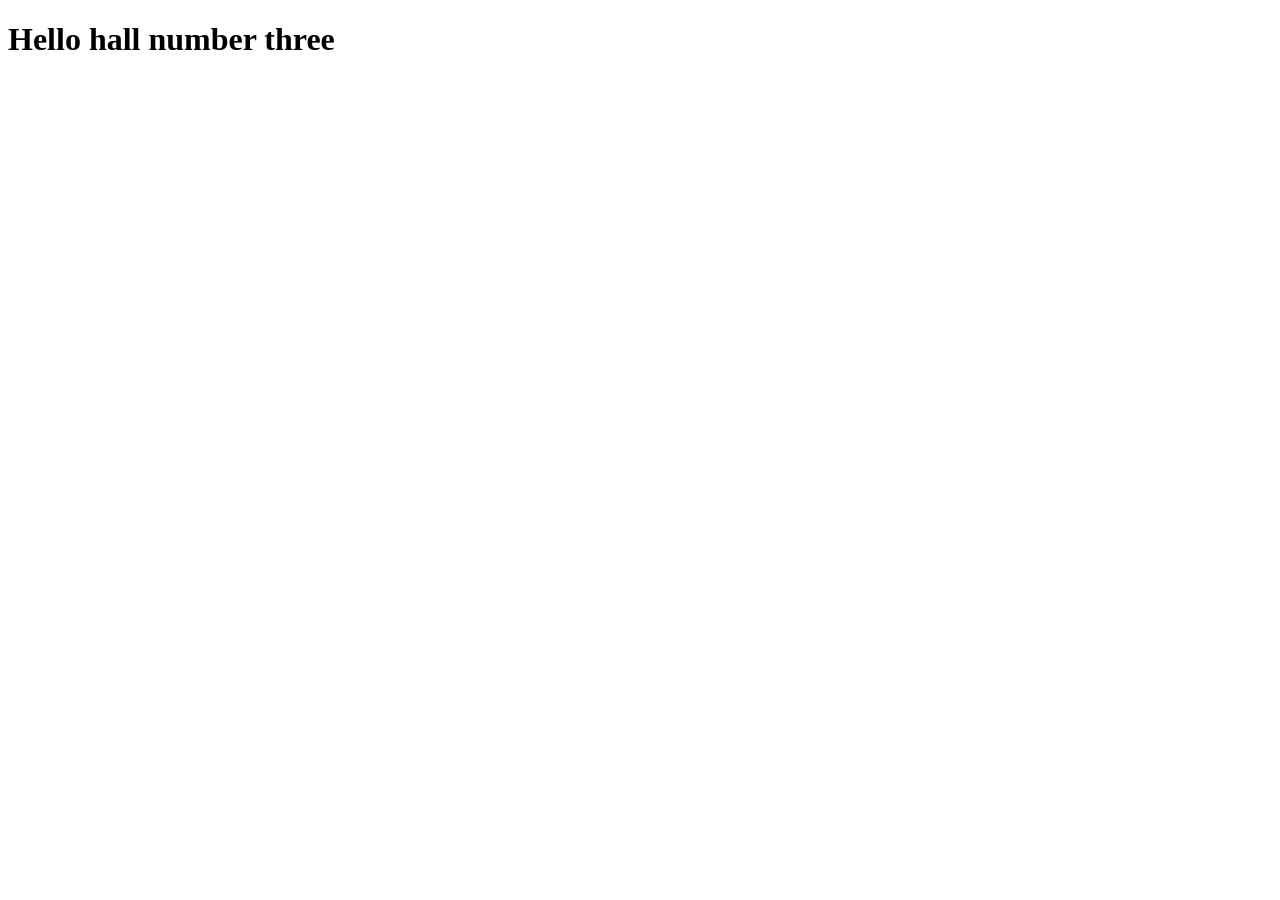
==== index.html @ 721cde34 "This is my initial commit -add basic HTML page" ====
<!DOCTYPE html>
<html lang="en">
<head>
    <meta charset="UTF-8">
    <meta name="viewport" content="width=device-width, initial-scale=1.0">
    <title>Hall 3</title>
</head>
<body>
    <h1>Hello hall number three</h1>
    
</body>
</html>
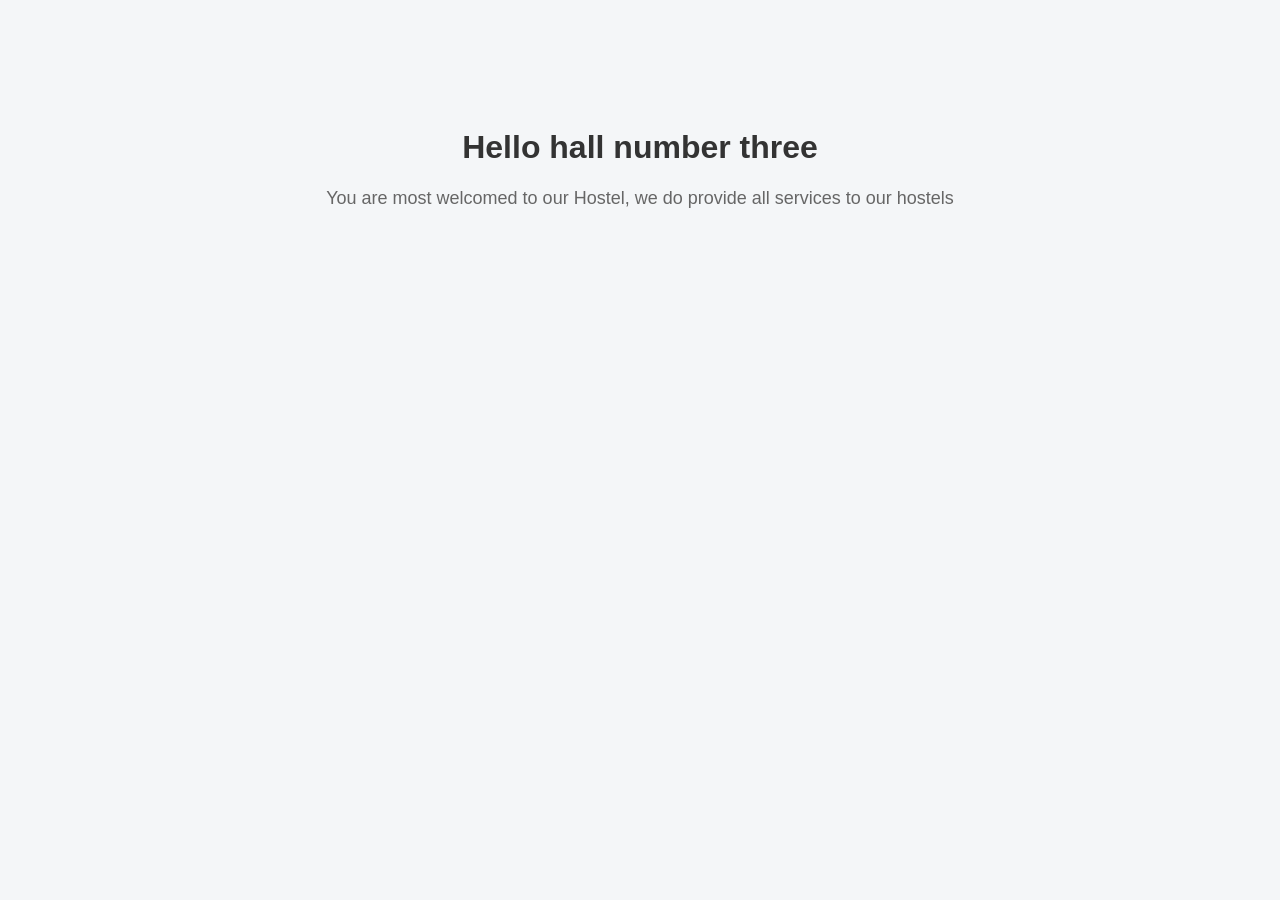
==== commit 444e16c6: "add css styling and README file" ====
--- a/index.html
+++ b/index.html
@@ -4,9 +4,11 @@
     <meta charset="UTF-8">
     <meta name="viewport" content="width=device-width, initial-scale=1.0">
     <title>Hall 3</title>
+    <link rel="stylesheet" href="style.css">
 </head>
 <body>
     <h1>Hello hall number three</h1>
+    <p>You are most welcomed to our Hostel, we do provide all services to our hostels</p>
     
 </body>
 </html>
--- a/style.css
+++ b/style.css
@@ -0,0 +1,15 @@
+body {
+  font-family: Arial, sans-serif;
+  background-color: #f4f6f8;
+  text-align: center;
+  padding-top: 100px;
+}
+
+h1 {
+  color: #333;
+}
+
+p {
+  color: #666;
+  font-size: 18px;
+}
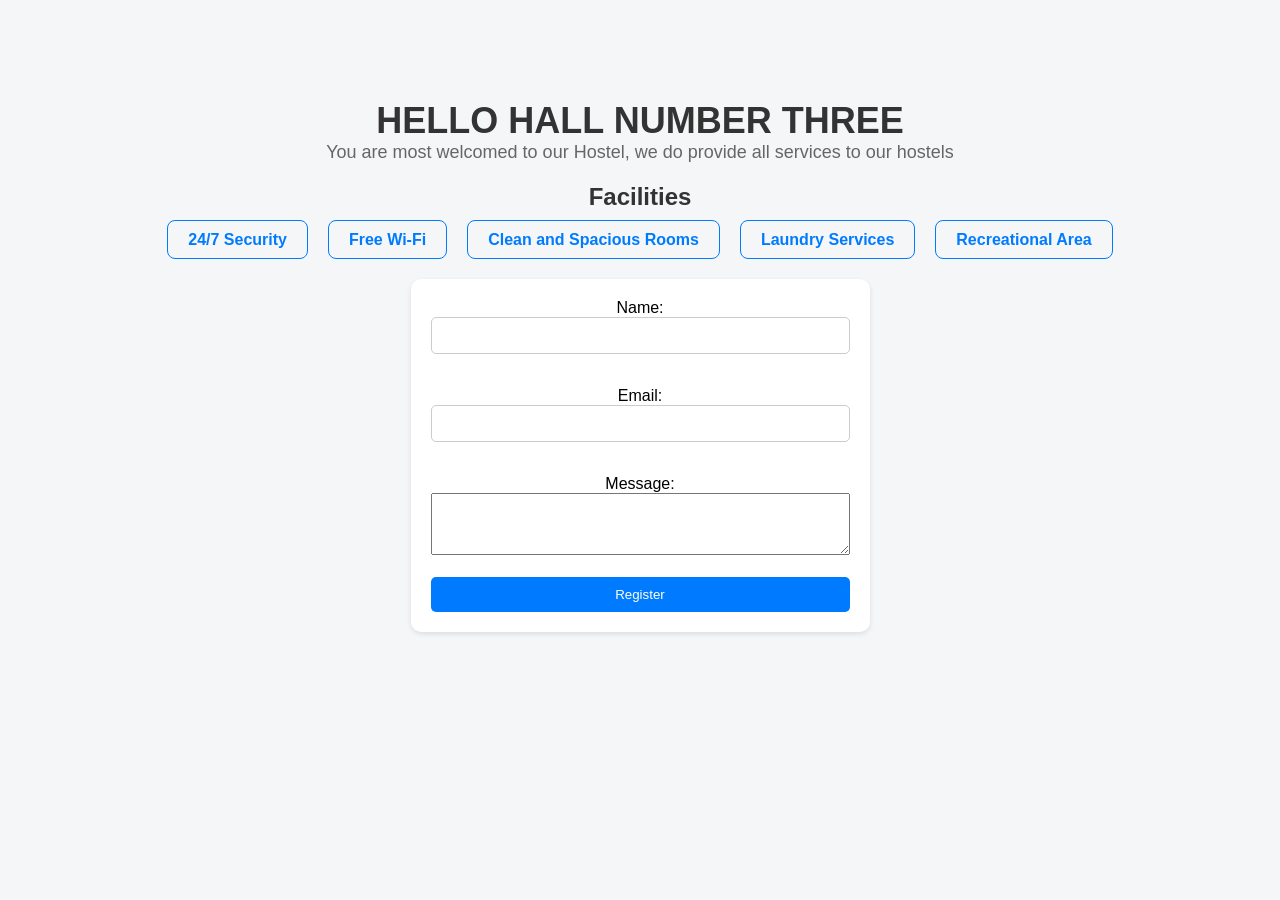
==== commit 74b681b4: "i added some styles to the portfolio page, including a reset for all elements, improved typography f" ====
--- a/index.html
+++ b/index.html
@@ -9,6 +9,29 @@
 <body>
     <h1>Hello hall number three</h1>
     <p>You are most welcomed to our Hostel, we do provide all services to our hostels</p>
-    
+    <div class="fm">
+        <h2 class="h2">Facilities</h2>
+        <ul>
+            <li><a href="#">24/7 Security</a></li>
+            <li><a href="#">Free Wi-Fi</a></li>
+            <li><a href="#">Clean and Spacious Rooms</a></li>
+            <li><a href="#">Laundry Services</a></li>
+            <li><a href="#">Recreational Area</a></li>
+        </ul>
+    </div>
+    <div class="form">
+    <form action="#" method="post">
+        <label for="name">Name:</label>
+        <input type="text" id="name" name="name" required><br><br>
+
+        <label for="email">Email:</label>
+        <input type="email" id="email" name="email" required><br><br>
+
+        <label for="message">Message:</label><br>
+        <textarea id="message" name="message" rows="4" cols="50" required></textarea><br><br>
+
+       <button type="submit" class="btn">Register</button>
+    </form>
+    </div>
 </body>
 </html>
--- a/style.css
+++ b/style.css
@@ -1,3 +1,8 @@
+* {
+  margin: 0;
+  padding: 0;
+  box-sizing: border-box;
+}
 body {
   font-family: Arial, sans-serif;
   background-color: #f4f6f8;
@@ -7,9 +12,94 @@
 
 h1 {
   color: #333;
+  font-size: 36px;
+  text-transform: uppercase;
 }
 
 p {
   color: #666;
   font-size: 18px;
 }
+
+.h2{
+  color: #333;
+  margin-top: 20px;
+  margin-bottom: 20px;
+}
+.fm{
+  color: #007bff;
+  margin-top: 20px;
+
+}
+.fm ul{
+  display: flex;
+  justify-content: center;
+  align-items: center;
+}
+
+.fm ul li{
+  list-style: none;
+margin: 0 10px;
+}
+
+.fm ul li a{
+  text-decoration: none;
+  color: #007bff;
+  font-weight: bold;
+  padding: 10px 20px;
+  border: 1px solid #007bff;
+  border-radius: 8px;
+  transition: background-color 0.3s, color 0.3s;
+}
+.fm ul li a:hover {
+  background-color: #007bff;
+  color: #fff;
+}
+
+.fm ul li a:active {
+  background-color: #0056b3;
+  border-color: #0056b3;
+}
+
+.fm ul li a:focus {
+  outline: none;
+  box-shadow: 0 0 0 3px rgba(0, 123, 255, 0.5);
+}
+
+.form {
+  margin-top: 30px;
+  border: none;
+  padding: 20px;
+  background-color: #fff;
+  border-radius: 10px;
+  box-shadow: 0 2px 5px rgba(0, 0, 0, 0.1);
+  display: inline-block;
+}
+.form input[type="text"],
+.form input[type="email"]{
+  width: 100%;
+  padding: 10px;
+  margin-bottom: 15px;
+  border: 1px solid #ccc;
+  border-radius: 5px;
+}
+.btn{
+  background-color: #007bff;
+  color: #fff;
+  border: none;
+  padding: 10px 20px;
+  border-radius: 5px;
+  cursor: pointer;
+  width: 100%;
+  transition: background-color 0.3s, color 0.3s;
+}
+.btn:hover {
+  background-color: #0056b3;
+}
+.btn:active {
+  background-color: #004085;
+}
+.btn:focus {
+  outline: none;
+  box-shadow: 0 0 0 3px rgba(0, 123, 255, 0.5);
+}
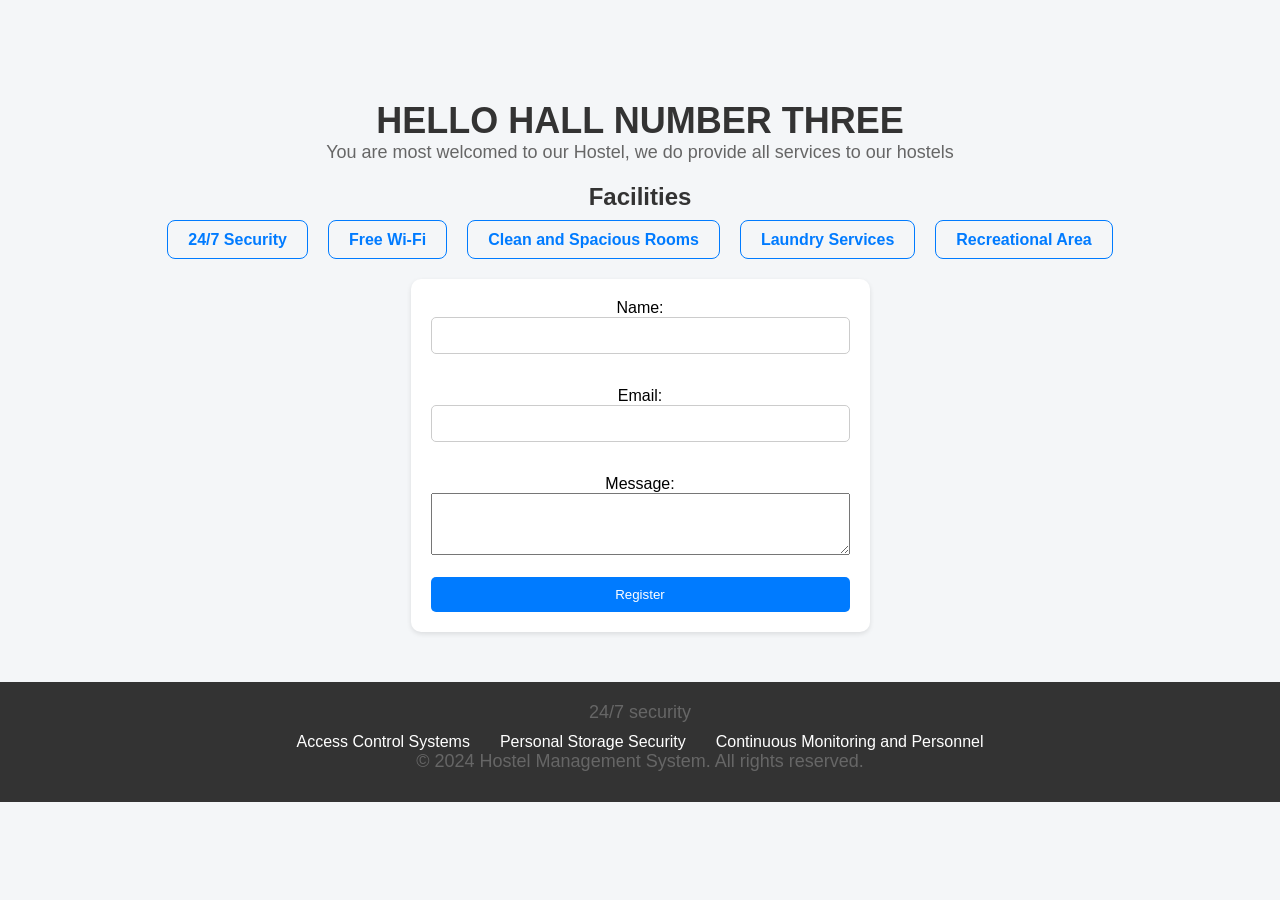
==== commit db5de229: "i have created the 24/7 security.html file and added the content to it. I have also updated the inde" ====
--- a/index.html
+++ b/index.html
@@ -12,7 +12,7 @@
     <div class="fm">
         <h2 class="h2">Facilities</h2>
         <ul>
-            <li><a href="#">24/7 Security</a></li>
+            <li><a href="24/7 security.html">24/7 Security</a></li>
             <li><a href="#">Free Wi-Fi</a></li>
             <li><a href="#">Clean and Spacious Rooms</a></li>
             <li><a href="#">Laundry Services</a></li>
@@ -33,5 +33,15 @@
        <button type="submit" class="btn">Register</button>
     </form>
     </div>
+
+    <footer>
+        <p>24/7 security</p>
+        <ul>
+            <li>Access Control Systems</li>
+            <li>Personal Storage Security</li>
+            <li>Continuous Monitoring and Personnel</li>
+        </ul>
+    <p>&copy; 2024 Hostel Management System. All rights reserved.</p>
+    </footer>
 </body>
 </html>
--- a/style.css
+++ b/style.css
@@ -103,3 +103,23 @@
   outline: none;
   box-shadow: 0 0 0 3px rgba(0, 123, 255, 0.5);
 }
+
+footer {
+  background-color: #333;
+  color: #fff;
+  padding: 20px 0;
+  margin-top: 50px;
+}
+footer p {
+  margin-bottom: 10px;
+}
+
+footer ul {
+  list-style: none;
+  display: flex;
+  justify-content: center;
+  padding: 0;
+}
+footer ul li {
+  margin: 0 15px;
+}
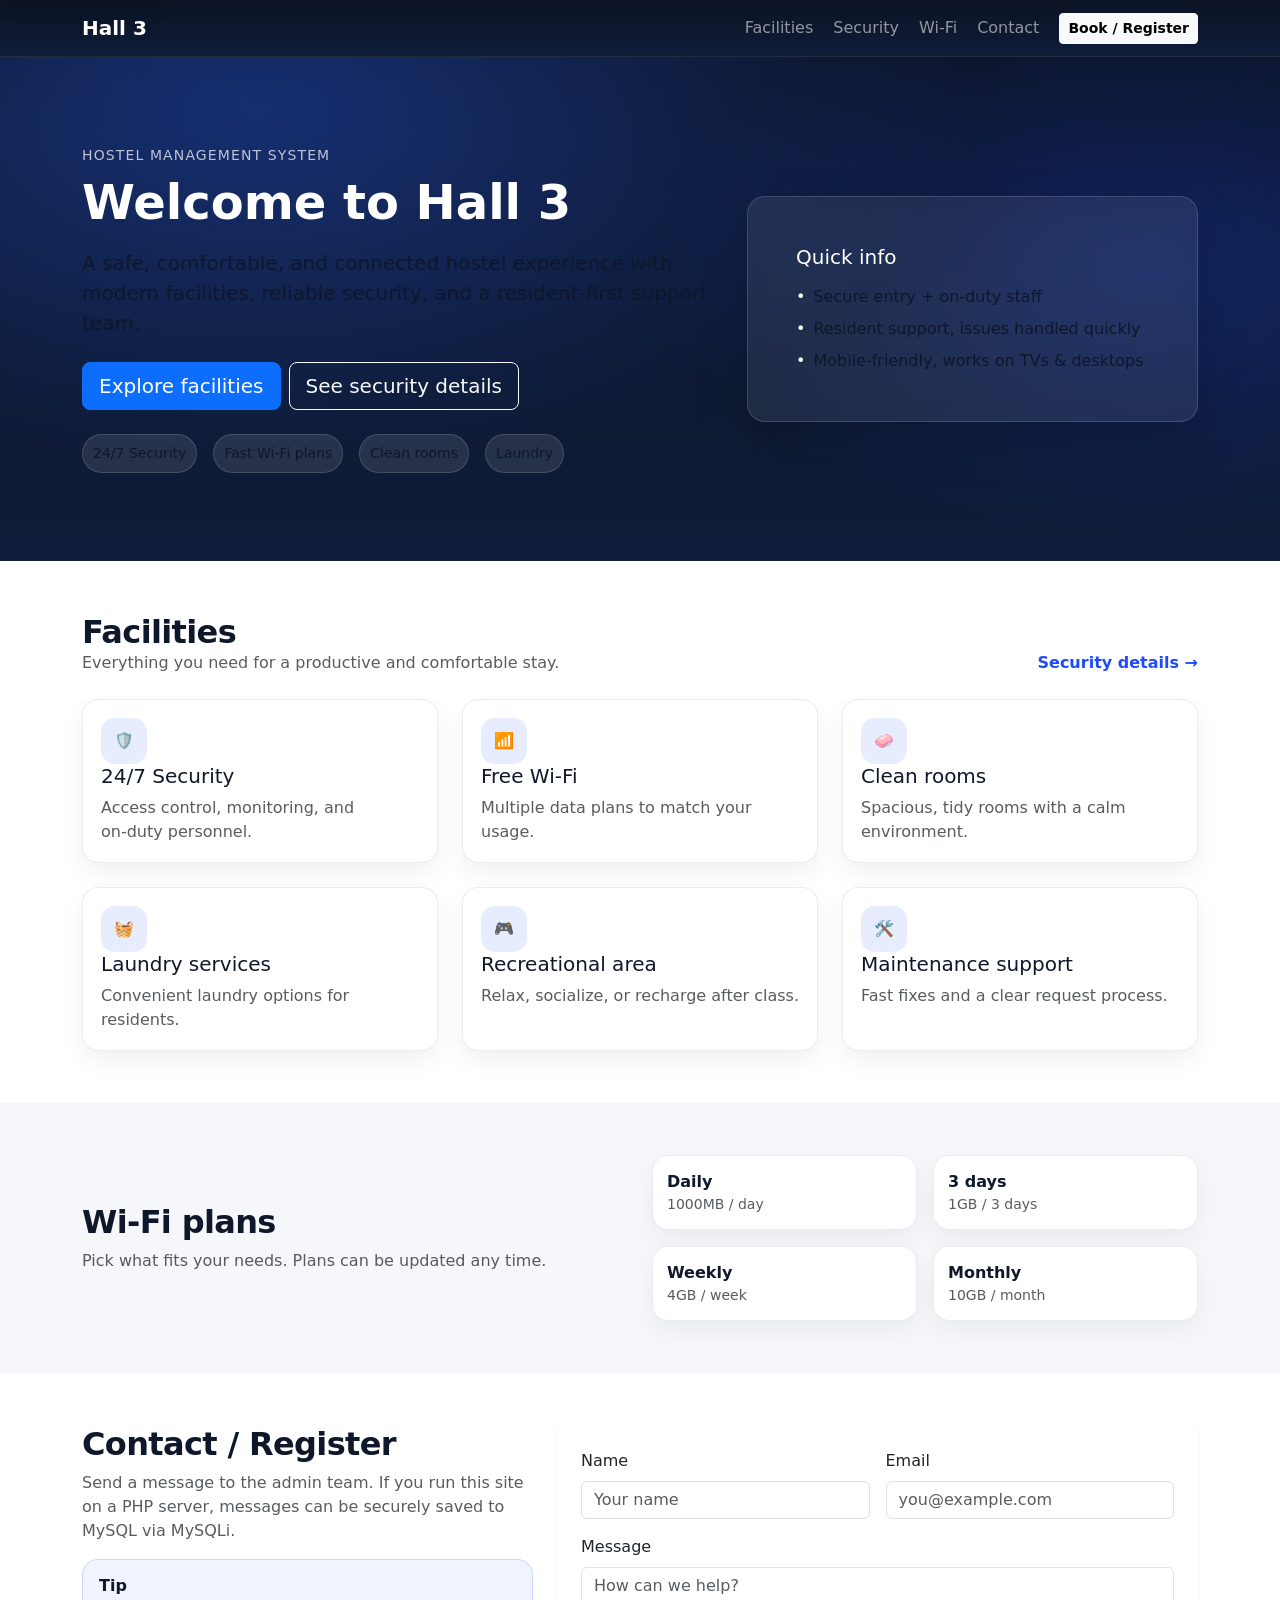
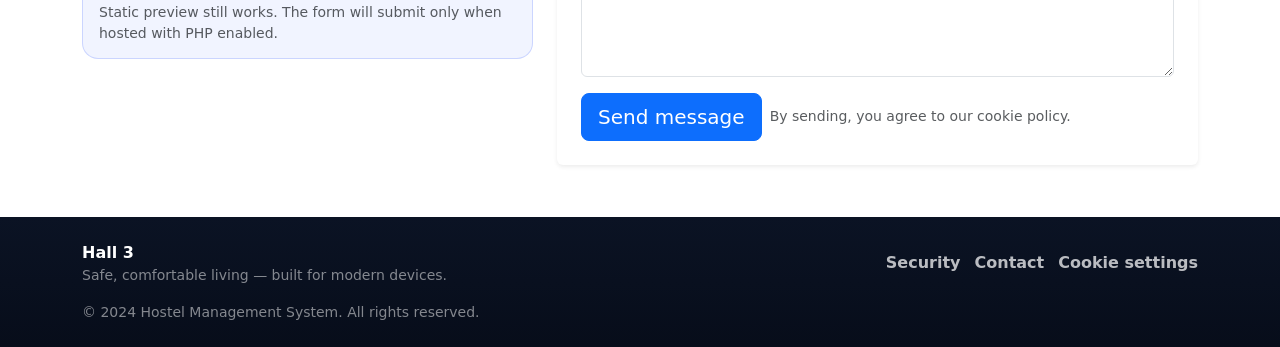
==== commit 21390c04: "Enhance index and security pages with improved layout, navigation, and security features. Added meta" ====
--- a/index.html
+++ b/index.html
@@ -4,44 +4,242 @@
     <meta charset="UTF-8">
     <meta name="viewport" content="width=device-width, initial-scale=1.0">
     <title>Hall 3</title>
+    <meta name="description" content="Hall 3 Hostel — safe, comfortable, and connected living with modern facilities.">
+    <meta name="theme-color" content="#0b1324">
+    <meta name="referrer" content="strict-origin-when-cross-origin">
+    <meta http-equiv="X-Content-Type-Options" content="nosniff">
+    <meta http-equiv="Permissions-Policy" content="geolocation=(), microphone=(), camera=()">
+    <meta http-equiv="Content-Security-Policy" content="default-src 'self'; base-uri 'self'; object-src 'none'; frame-ancestors 'none'; form-action 'self'; img-src 'self' data:; style-src 'self' https://cdn.jsdelivr.net 'unsafe-inline'; script-src 'self' https://cdn.jsdelivr.net; upgrade-insecure-requests">
+
+    <link rel="preconnect" href="https://cdn.jsdelivr.net" crossorigin>
+    <link href="https://cdn.jsdelivr.net/npm/bootstrap@5.3.3/dist/css/bootstrap.min.css" rel="stylesheet" integrity="sha384-QWTKZyjpPEjISv5WaRU9OFeRpok6YctnYmDr5pNlyT2bRjXh0JMhjY6hW+ALEwIH" crossorigin="anonymous">
     <link rel="stylesheet" href="style.css">
 </head>
 <body>
-    <h1>Hello hall number three</h1>
-    <p>You are most welcomed to our Hostel, we do provide all services to our hostels</p>
-    <div class="fm">
-        <h2 class="h2">Facilities</h2>
-        <ul>
-            <li><a href="24/7 security.html">24/7 Security</a></li>
-            <li><a href="#">Free Wi-Fi</a></li>
-            <li><a href="#">Clean and Spacious Rooms</a></li>
-            <li><a href="#">Laundry Services</a></li>
-            <li><a href="#">Recreational Area</a></li>
-        </ul>
+    <a class="skip-link" href="#main">Skip to content</a>
+
+    <nav class="navbar navbar-expand-lg navbar-dark bg-brand sticky-top border-bottom border-white border-opacity-10">
+        <div class="container">
+            <a class="navbar-brand fw-semibold" href="index.html">Hall 3</a>
+            <button class="navbar-toggler" type="button" data-bs-toggle="collapse" data-bs-target="#siteNav" aria-controls="siteNav" aria-expanded="false" aria-label="Toggle navigation">
+                <span class="navbar-toggler-icon"></span>
+            </button>
+            <div class="collapse navbar-collapse" id="siteNav">
+                <ul class="navbar-nav ms-auto align-items-lg-center gap-lg-1">
+                    <li class="nav-item"><a class="nav-link" href="#facilities">Facilities</a></li>
+                    <li class="nav-item"><a class="nav-link" href="security.html">Security</a></li>
+                    <li class="nav-item"><a class="nav-link" href="#wifi">Wi‑Fi</a></li>
+                    <li class="nav-item"><a class="nav-link" href="#contact">Contact</a></li>
+                    <li class="nav-item ms-lg-2">
+                        <a class="btn btn-sm btn-light fw-semibold" href="#contact">Book / Register</a>
+                    </li>
+                </ul>
+            </div>
+        </div>
+    </nav>
+
+    <header class="hero">
+        <div class="container py-5 py-lg-6">
+            <div class="row align-items-center g-4">
+                <div class="col-lg-7">
+                    <p class="text-uppercase text-brand-soft small mb-2">Hostel Management System</p>
+                    <h1 class="display-5 fw-bold text-white mb-3">Welcome to Hall 3</h1>
+                    <p class="lead text-white-75 mb-4">A safe, comfortable, and connected hostel experience with modern facilities, reliable security, and a resident‑first support team.</p>
+                    <div class="d-flex flex-wrap gap-2">
+                        <a class="btn btn-primary btn-lg" href="#facilities">Explore facilities</a>
+                        <a class="btn btn-outline-light btn-lg" href="security.html">See security details</a>
+                    </div>
+                    <div class="mt-4 d-flex flex-wrap gap-3 text-white-75 small">
+                        <span class="pill">24/7 Security</span>
+                        <span class="pill">Fast Wi‑Fi plans</span>
+                        <span class="pill">Clean rooms</span>
+                        <span class="pill">Laundry</span>
+                    </div>
+                </div>
+                <div class="col-lg-5">
+                    <div class="glass-card p-4 p-lg-5">
+                        <h2 class="h5 text-white mb-3">Quick info</h2>
+                        <ul class="list-unstyled mb-0 text-white-75">
+                            <li class="d-flex gap-2 mb-2"><span class="text-white">•</span><span>Secure entry + on‑duty staff</span></li>
+                            <li class="d-flex gap-2 mb-2"><span class="text-white">•</span><span>Resident support, issues handled quickly</span></li>
+                            <li class="d-flex gap-2"><span class="text-white">•</span><span>Mobile‑friendly, works on TVs & desktops</span></li>
+                        </ul>
+                    </div>
+                </div>
+            </div>
+        </div>
+    </header>
+
+    <main id="main" class="content">
+        <section id="facilities" class="section">
+            <div class="container">
+                <div class="d-flex flex-wrap align-items-end justify-content-between gap-2 mb-4">
+                    <div>
+                        <h2 class="section-title">Facilities</h2>
+                        <p class="text-muted mb-0">Everything you need for a productive and comfortable stay.</p>
+                    </div>
+                    <a class="link-brand" href="security.html">Security details →</a>
+                </div>
+
+                <div class="row g-3 g-lg-4">
+                    <div class="col-sm-6 col-lg-4">
+                        <a class="feature-card" href="security.html">
+                            <div class="feature-icon" aria-hidden="true">🛡️</div>
+                            <h3 class="h5 mb-2">24/7 Security</h3>
+                            <p class="text-muted mb-0">Access control, monitoring, and on‑duty personnel.</p>
+                        </a>
+                    </div>
+                    <div class="col-sm-6 col-lg-4">
+                        <a class="feature-card" href="#wifi">
+                            <div class="feature-icon" aria-hidden="true">📶</div>
+                            <h3 class="h5 mb-2">Free Wi‑Fi</h3>
+                            <p class="text-muted mb-0">Multiple data plans to match your usage.</p>
+                        </a>
+                    </div>
+                    <div class="col-sm-6 col-lg-4">
+                        <div class="feature-card">
+                            <div class="feature-icon" aria-hidden="true">🧼</div>
+                            <h3 class="h5 mb-2">Clean rooms</h3>
+                            <p class="text-muted mb-0">Spacious, tidy rooms with a calm environment.</p>
+                        </div>
+                    </div>
+                    <div class="col-sm-6 col-lg-4">
+                        <div class="feature-card">
+                            <div class="feature-icon" aria-hidden="true">🧺</div>
+                            <h3 class="h5 mb-2">Laundry services</h3>
+                            <p class="text-muted mb-0">Convenient laundry options for residents.</p>
+                        </div>
+                    </div>
+                    <div class="col-sm-6 col-lg-4">
+                        <div class="feature-card">
+                            <div class="feature-icon" aria-hidden="true">🎮</div>
+                            <h3 class="h5 mb-2">Recreational area</h3>
+                            <p class="text-muted mb-0">Relax, socialize, or recharge after class.</p>
+                        </div>
+                    </div>
+                    <div class="col-sm-6 col-lg-4">
+                        <div class="feature-card">
+                            <div class="feature-icon" aria-hidden="true">🛠️</div>
+                            <h3 class="h5 mb-2">Maintenance support</h3>
+                            <p class="text-muted mb-0">Fast fixes and a clear request process.</p>
+                        </div>
+                    </div>
+                </div>
+            </div>
+        </section>
+
+        <section id="wifi" class="section section-muted">
+            <div class="container">
+                <div class="row align-items-center g-4">
+                    <div class="col-lg-6">
+                        <h2 class="section-title mb-2">Wi‑Fi plans</h2>
+                        <p class="text-muted mb-0">Pick what fits your needs. Plans can be updated any time.</p>
+                    </div>
+                    <div class="col-lg-6">
+                        <div class="row g-3">
+                            <div class="col-6">
+                                <div class="plan-card">
+                                    <div class="fw-semibold">Daily</div>
+                                    <div class="text-muted small">1000MB / day</div>
+                                </div>
+                            </div>
+                            <div class="col-6">
+                                <div class="plan-card">
+                                    <div class="fw-semibold">3 days</div>
+                                    <div class="text-muted small">1GB / 3 days</div>
+                                </div>
+                            </div>
+                            <div class="col-6">
+                                <div class="plan-card">
+                                    <div class="fw-semibold">Weekly</div>
+                                    <div class="text-muted small">4GB / week</div>
+                                </div>
+                            </div>
+                            <div class="col-6">
+                                <div class="plan-card">
+                                    <div class="fw-semibold">Monthly</div>
+                                    <div class="text-muted small">10GB / month</div>
+                                </div>
+                            </div>
+                        </div>
+                    </div>
+                </div>
+            </div>
+        </section>
+
+        <section id="contact" class="section">
+            <div class="container">
+                <div class="row g-4 align-items-start">
+                    <div class="col-lg-5">
+                        <h2 class="section-title mb-2">Contact / Register</h2>
+                        <p class="text-muted mb-3">Send a message to the admin team. If you run this site on a PHP server, messages can be securely saved to MySQL via MySQLi.</p>
+                        <div class="notice">
+                            <div class="fw-semibold mb-1">Tip</div>
+                            <div class="text-muted small mb-0">Static preview still works. The form will submit only when hosted with PHP enabled.</div>
+                        </div>
+                    </div>
+                    <div class="col-lg-7">
+                        <form class="card shadow-sm border-0 p-3 p-md-4" action="contact.php" method="post" autocomplete="on">
+                            <div class="row g-3">
+                                <div class="col-md-6">
+                                    <label class="form-label" for="name">Name</label>
+                                    <input class="form-control" type="text" id="name" name="name" required maxlength="80" placeholder="Your name">
+                                </div>
+                                <div class="col-md-6">
+                                    <label class="form-label" for="email">Email</label>
+                                    <input class="form-control" type="email" id="email" name="email" required maxlength="120" placeholder="you@example.com">
+                                </div>
+                                <div class="col-12">
+                                    <label class="form-label" for="message">Message</label>
+                                    <textarea class="form-control" id="message" name="message" rows="4" required maxlength="1200" placeholder="How can we help?"></textarea>
+                                </div>
+                                <div class="col-12 d-flex flex-wrap gap-2 align-items-center">
+                                    <button class="btn btn-primary btn-lg" type="submit">Send message</button>
+                                    <span class="text-muted small">By sending, you agree to our cookie policy.</span>
+                                </div>
+                            </div>
+                        </form>
+                    </div>
+                </div>
+            </div>
+        </section>
+    </main>
+
+    <footer class="footer">
+        <div class="container py-4">
+            <div class="row g-3 align-items-center">
+                <div class="col-md">
+                    <div class="text-white fw-semibold">Hall 3</div>
+                    <div class="text-white-50 small">Safe, comfortable living — built for modern devices.</div>
+                </div>
+                <div class="col-md-auto">
+                    <ul class="footer-links">
+                        <li><a href="security.html">Security</a></li>
+                        <li><a href="#contact">Contact</a></li>
+                        <li><button class="link-button" type="button" data-open-cookie-settings>Cookie settings</button></li>
+                    </ul>
+                </div>
+            </div>
+            <div class="text-white-50 small mt-3">&copy; 2024 Hostel Management System. All rights reserved.</div>
+        </div>
+    </footer>
+
+    <div class="cookie-banner" role="dialog" aria-live="polite" aria-label="Cookie notice" hidden>
+        <div class="container">
+            <div class="cookie-inner">
+                <div class="cookie-text">
+                    <div class="fw-semibold">Cookies</div>
+                    <div class="text-muted small mb-0">We use essential cookies to remember your preferences and improve usability. You can change this anytime.</div>
+                </div>
+                <div class="cookie-actions">
+                    <button class="btn btn-outline-secondary btn-sm" type="button" data-cookie-decline>Decline</button>
+                    <button class="btn btn-primary btn-sm" type="button" data-cookie-accept>Accept</button>
+                </div>
+            </div>
+        </div>
     </div>
-    <div class="form">
-    <form action="#" method="post">
-        <label for="name">Name:</label>
-        <input type="text" id="name" name="name" required><br><br>
-
-        <label for="email">Email:</label>
-        <input type="email" id="email" name="email" required><br><br>
-
-        <label for="message">Message:</label><br>
-        <textarea id="message" name="message" rows="4" cols="50" required></textarea><br><br>
-
-       <button type="submit" class="btn">Register</button>
-    </form>
-    </div>
-
-    <footer>
-        <p>24/7 security</p>
-        <ul>
-            <li>Access Control Systems</li>
-            <li>Personal Storage Security</li>
-            <li>Continuous Monitoring and Personnel</li>
-        </ul>
-    <p>&copy; 2024 Hostel Management System. All rights reserved.</p>
-    </footer>
+
+    <script src="https://cdn.jsdelivr.net/npm/bootstrap@5.3.3/dist/js/bootstrap.bundle.min.js" integrity="sha384-YvpcrYf0tY3lHB60NNkmXc5s9fDVZLESaAA55NDzOxhy9GkcIdslK1eN7N6jIeHz" crossorigin="anonymous" defer></script>
+    <script src="assets/js/main.js" defer></script>
 </body>
 </html>
--- a/style.css
+++ b/style.css
@@ -1,125 +1,229 @@
-* {
-  margin: 0;
-  padding: 0;
-  box-sizing: border-box;
-}
-body {
-  font-family: Arial, sans-serif;
-  background-color: #f4f6f8;
-  text-align: center;
-  padding-top: 100px;
-}
-
-h1 {
-  color: #333;
-  font-size: 36px;
-  text-transform: uppercase;
-}
-
-p {
-  color: #666;
-  font-size: 18px;
-}
-
-.h2{
-  color: #333;
-  margin-top: 20px;
-  margin-bottom: 20px;
-}
-.fm{
-  color: #007bff;
-  margin-top: 20px;
-
-}
-.fm ul{
-  display: flex;
-  justify-content: center;
-  align-items: center;
-}
-
-.fm ul li{
-  list-style: none;
-margin: 0 10px;
-}
-
-.fm ul li a{
-  text-decoration: none;
-  color: #007bff;
-  font-weight: bold;
-  padding: 10px 20px;
-  border: 1px solid #007bff;
-  border-radius: 8px;
-  transition: background-color 0.3s, color 0.3s;
-}
-.fm ul li a:hover {
-  background-color: #007bff;
-  color: #fff;
-}
-
-.fm ul li a:active {
-  background-color: #0056b3;
-  border-color: #0056b3;
-}
-
-.fm ul li a:focus {
-  outline: none;
-  box-shadow: 0 0 0 3px rgba(0, 123, 255, 0.5);
-}
-
-.form {
-  margin-top: 30px;
-  border: none;
-  padding: 20px;
-  background-color: #fff;
-  border-radius: 10px;
-  box-shadow: 0 2px 5px rgba(0, 0, 0, 0.1);
-  display: inline-block;
-}
-.form input[type="text"],
-.form input[type="email"]{
-  width: 100%;
-  padding: 10px;
-  margin-bottom: 15px;
-  border: 1px solid #ccc;
-  border-radius: 5px;
-}
-.btn{
-  background-color: #007bff;
-  color: #fff;
-  border: none;
-  padding: 10px 20px;
-  border-radius: 5px;
-  cursor: pointer;
-  width: 100%;
-  transition: background-color 0.3s, color 0.3s;
-}
-.btn:hover {
-  background-color: #0056b3;
-}
-.btn:active {
-  background-color: #004085;
-}
-.btn:focus {
-  outline: none;
-  box-shadow: 0 0 0 3px rgba(0, 123, 255, 0.5);
-}
-
-footer {
-  background-color: #333;
-  color: #fff;
-  padding: 20px 0;
-  margin-top: 50px;
-}
-footer p {
-  margin-bottom: 10px;
-}
-
-footer ul {
-  list-style: none;
-  display: flex;
-  justify-content: center;
-  padding: 0;
-}
-footer ul li {
-  margin: 0 15px;
-}
+:root{
+  --brand-900:#0b1324;
+  --brand-800:#0f1d3a;
+  --brand-600:#1f4bff;
+  --brand-500:#2a62ff;
+  --text-900:#0f172a;
+  --text-600:#475569;
+  --surface:#ffffff;
+  --surface-2:#f5f7fb;
+  --ring:rgba(42,98,255,.35);
+}
+
+*{box-sizing:border-box}
+
+html{
+  scroll-behavior:smooth;
+}
+
+body{
+  color:var(--text-900);
+  background:var(--surface);
+}
+
+@media (prefers-reduced-motion: reduce){
+  html{scroll-behavior:auto}
+  *{transition:none !important; animation:none !important;}
+}
+
+.bg-brand{
+  background:linear-gradient(180deg,var(--brand-900),var(--brand-800));
+}
+
+.text-brand-soft{
+  color:rgba(255,255,255,.72) !important;
+  letter-spacing:.08em;
+}
+
+.link-brand{
+  color:var(--brand-600);
+  text-decoration:none;
+  font-weight:600;
+}
+.link-brand:hover{color:var(--brand-500); text-decoration:underline;}
+
+.skip-link{
+  position:absolute;
+  left:12px;
+  top:12px;
+  z-index:2000;
+  padding:10px 12px;
+  border-radius:10px;
+  background:#fff;
+  color:#111;
+  box-shadow:0 10px 25px rgba(0,0,0,.15);
+  transform:translateY(-140%);
+  transition:transform .2s ease;
+  text-decoration:none;
+}
+.skip-link:focus{transform:translateY(0); outline:3px solid var(--ring); outline-offset:2px;}
+
+.navbar .nav-link{
+  border-radius:10px;
+}
+.navbar .nav-link:focus-visible{
+  outline:3px solid var(--ring);
+  outline-offset:2px;
+}
+.navbar .nav-link.active{
+  background:rgba(255,255,255,.12);
+}
+
+.hero{
+  background:radial-gradient(1200px 600px at 20% 10%, rgba(42,98,255,.35), transparent 60%),
+             radial-gradient(900px 500px at 90% 40%, rgba(31,75,255,.25), transparent 55%),
+             linear-gradient(180deg,var(--brand-900),var(--brand-800));
+}
+
+.page-hero{
+  background:radial-gradient(1000px 500px at 15% 25%, rgba(42,98,255,.30), transparent 60%),
+             linear-gradient(180deg,var(--brand-900),var(--brand-800));
+}
+
+.content{
+  background:var(--surface);
+}
+
+.py-lg-6{
+  padding-top:4rem !important;
+  padding-bottom:4rem !important;
+}
+@media (min-width: 992px){
+  .py-lg-6{
+    padding-top:5.5rem !important;
+    padding-bottom:5.5rem !important;
+  }
+}
+
+.glass-card{
+  background:rgba(255,255,255,.08);
+  border:1px solid rgba(255,255,255,.14);
+  border-radius:18px;
+  box-shadow:0 20px 50px rgba(0,0,0,.18);
+  backdrop-filter: blur(10px);
+}
+
+.pill{
+  display:inline-flex;
+  align-items:center;
+  padding:8px 10px;
+  border-radius:999px;
+  background:rgba(255,255,255,.10);
+  border:1px solid rgba(255,255,255,.14);
+}
+
+.section{
+  padding:3.25rem 0;
+}
+.section-muted{
+  background:var(--surface-2);
+}
+
+.section-title{
+  font-weight:800;
+  letter-spacing:-.02em;
+  margin:0;
+}
+
+.feature-card{
+  display:block;
+  height:100%;
+  padding:18px;
+  border-radius:16px;
+  background:var(--surface);
+  border:1px solid rgba(15,23,42,.08);
+  box-shadow:0 10px 25px rgba(15,23,42,.06);
+  text-decoration:none;
+  color:inherit;
+  transition:transform .18s ease, box-shadow .18s ease, border-color .18s ease;
+}
+.feature-card:hover{
+  transform:translateY(-2px);
+  box-shadow:0 18px 40px rgba(15,23,42,.10);
+  border-color:rgba(31,75,255,.25);
+}
+.feature-card:focus-visible{
+  outline:3px solid var(--ring);
+  outline-offset:3px;
+}
+
+.feature-icon{
+  width:46px;
+  height:46px;
+  border-radius:14px;
+  display:grid;
+  place-items:center;
+  background:rgba(31,75,255,.10);
+}
+
+.plan-card{
+  background:var(--surface);
+  border:1px solid rgba(15,23,42,.08);
+  border-radius:16px;
+  padding:14px;
+  box-shadow:0 10px 25px rgba(15,23,42,.05);
+}
+
+.notice{
+  background:rgba(31,75,255,.06);
+  border:1px solid rgba(31,75,255,.18);
+  border-radius:16px;
+  padding:14px 16px;
+}
+
+.footer{
+  background:linear-gradient(180deg,var(--brand-900),#070d1a);
+}
+.footer-links{
+  margin:0;
+  padding:0;
+  list-style:none;
+  display:flex;
+  flex-wrap:wrap;
+  gap:14px;
+}
+.footer-links a,
+.link-button{
+  color:rgba(255,255,255,.72);
+  text-decoration:none;
+  font-weight:600;
+  background:none;
+  border:none;
+  padding:0;
+}
+.footer-links a:hover,
+.link-button:hover{
+  color:#fff;
+  text-decoration:underline;
+}
+.link-button:focus-visible{
+  outline:3px solid var(--ring);
+  outline-offset:3px;
+  border-radius:10px;
+}
+
+.cookie-banner{
+  position:fixed;
+  left:0;
+  right:0;
+  bottom:0;
+  z-index:1700;
+  padding:12px 0;
+  background:rgba(255,255,255,.92);
+  border-top:1px solid rgba(15,23,42,.10);
+  backdrop-filter: blur(10px);
+}
+.cookie-inner{
+  display:flex;
+  gap:12px;
+  align-items:center;
+  justify-content:space-between;
+}
+.cookie-actions{
+  display:flex;
+  gap:8px;
+  flex-wrap:wrap;
+}
+@media (max-width: 575.98px){
+  .cookie-inner{flex-direction:column; align-items:flex-start;}
+}
